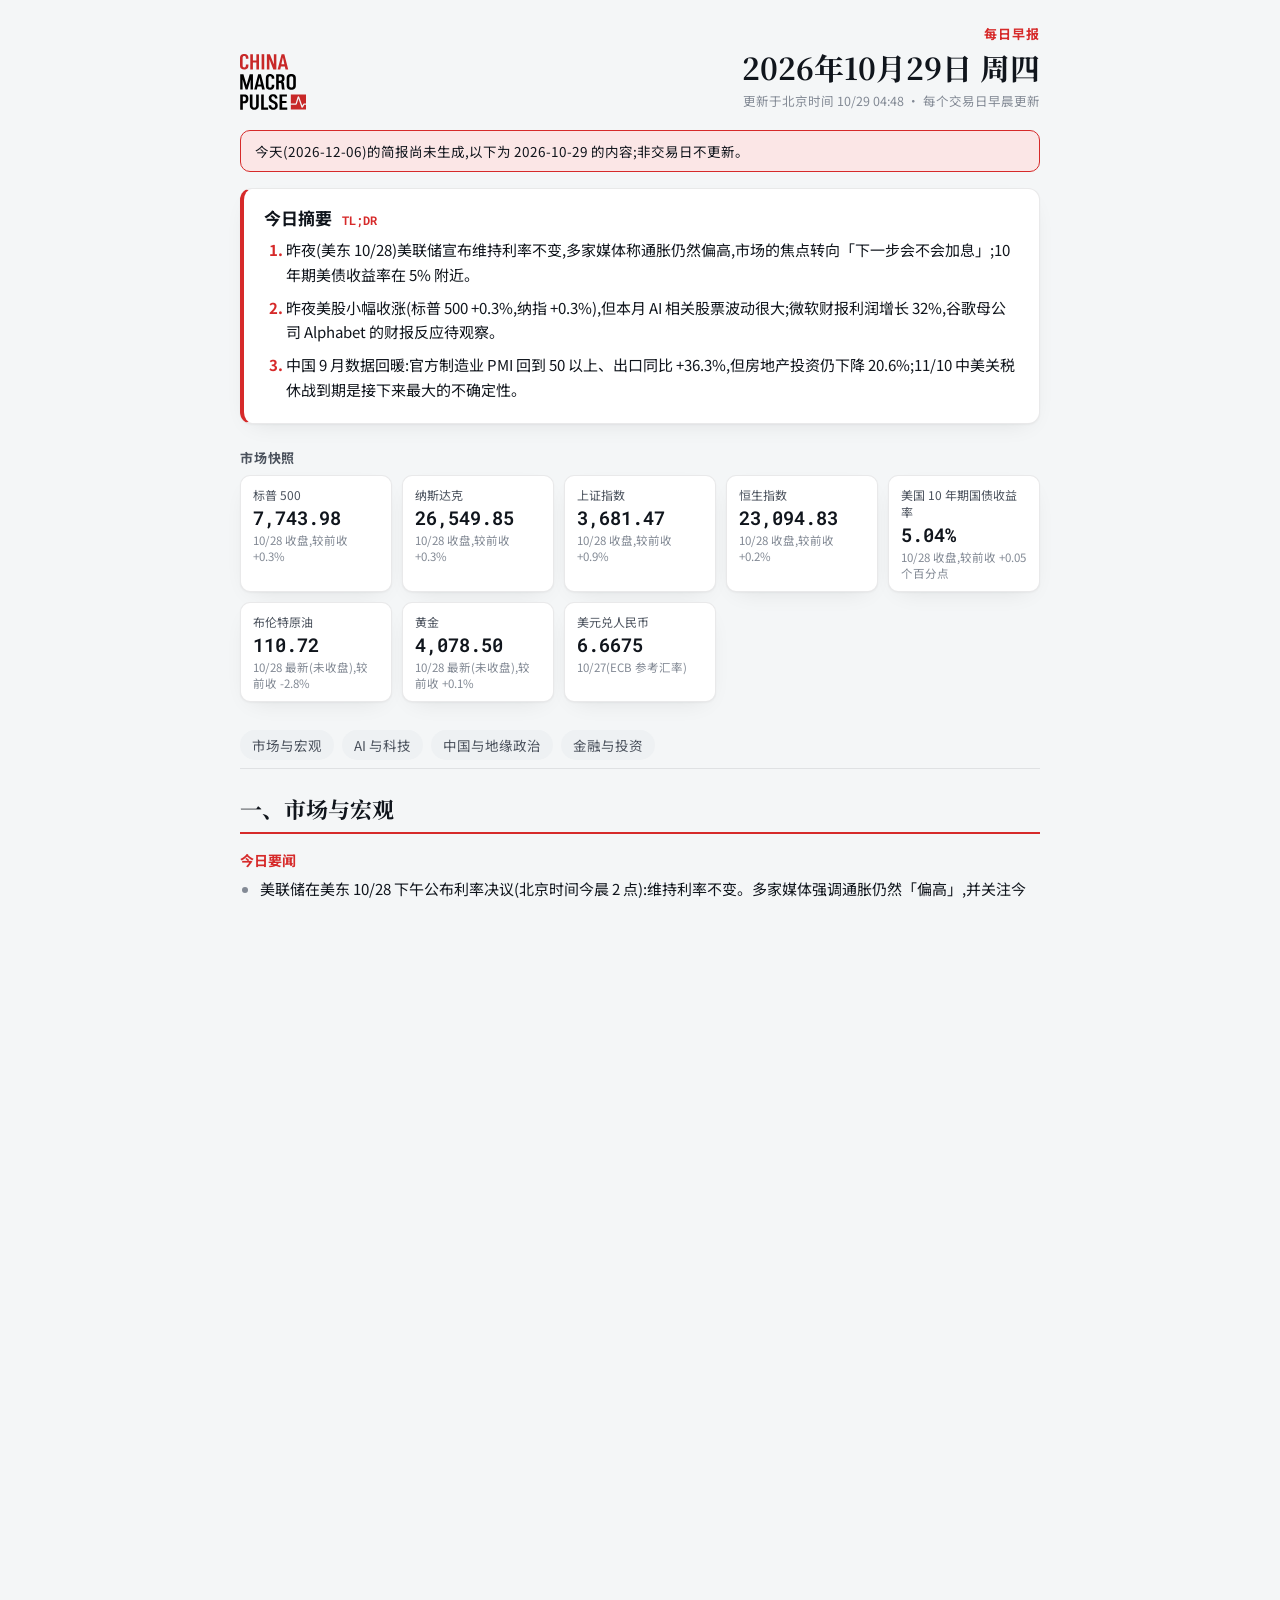
==== brief/index.html @ 4a741eba "Add Chinese daily morning brief at /brief Static page (TL;DR, market tiles, four sections, live Chin" ====
<!doctype html>
<html lang="zh-CN">
<head>
<meta charset="utf-8">
<meta name="viewport" content="width=device-width, initial-scale=1">
<title>每日早报 | China Macro Pulse</title>
<meta name="description" content="每个交易日早晨更新:市场与宏观、AI 与科技、中国与地缘政治、金融与投资。">
<link rel="icon" type="image/svg+xml" href="../assets/favicon.svg">
<link rel="stylesheet" href="https://fonts.googleapis.com/css2?family=Roboto:wght@400;500;600;700&family=Roboto+Mono:wght@500;600;700&family=Noto+Sans+SC:wght@400;500;700&family=Noto+Serif+SC:wght@600;700&display=swap">
<link rel="stylesheet" href="../style.css">
<link rel="stylesheet" href="brief.css">
<script>
(function () {
  try {
    var t = localStorage.getItem("theme");
    if (t === "light" || t === "dark") document.documentElement.setAttribute("data-theme", t);
  } catch (e) {}
})();
</script>
</head>
<body>
<div class="wrap brief">
  <header class="brief-head">
    <a href="../" class="brief-logo" aria-label="China Macro Pulse">
      <img src="../assets/logo-light.svg" alt="China Macro Pulse" class="logo logo-light">
      <img src="../assets/logo-dark.svg" alt="China Macro Pulse" class="logo logo-dark">
    </a>
    <div class="brief-meta">
      <div class="brief-kicker">每日早报</div>
      <h1 id="brief-date">加载中…</h1>
      <p id="brief-updated" class="brief-updated"></p>
    </div>
  </header>

  <div id="stale" class="stale" hidden></div>

  <section class="tldr" aria-labelledby="tldr-h">
    <h2 id="tldr-h">今日摘要 <span class="tldr-en">TL;DR</span></h2>
    <ol id="tldr-list"></ol>
  </section>

  <section aria-labelledby="snap-h">
    <h2 id="snap-h" class="plain-h">市场快照</h2>
    <div id="snapshot" class="snapshot"></div>
  </section>

  <nav id="toc" class="toc" aria-label="目录"></nav>
  <main id="sections"></main>

  <footer class="brief-foot">
    <p id="sources-note"></p>
    <p id="disclaimer"></p>
    <p><a href="../">返回 China Macro Pulse 数据看板</a> · <a href="https://tonybzhao.substack.com/" target="_blank" rel="noopener noreferrer">Substack</a></p>
  </footer>
</div>
<script src="brief.js"></script>
</body>
</html>
---- style.css ----
:root {
  color-scheme: light;
  --bg:             #f4f6f7;
  --surface-1:      #ffffff;
  --surface-2:      #eef1f3;
  --text-primary:   #10151c;
  --text-secondary: #4b525d;
  --text-muted:     #838a95;
  --border:         rgba(16,21,28,0.09);
  --border-strong:  rgba(16,21,28,0.16);
  --accent:         #d62a2a;
  --accent-soft:    #fbe6e6;
  --good:           #0ca30c;
  --critical:       #d03b3b;
  --warning:        #b3760a;
  --grid-line:      #e1e0d9;
  --shadow: 0 1px 2px rgba(16,21,28,0.04), 0 8px 24px -12px rgba(16,21,28,0.12);

  /* category identity colors (fixed order, categorical) */
  --cat-growth:   #2a78d6; /* blue */
  --cat-prices:   #eb6834; /* orange */
  --cat-external: #1baf7a; /* aqua */
  --cat-property: #e87ba4; /* magenta */
}

@media (prefers-color-scheme: dark) {
  :root:not([data-theme="light"]) {
    color-scheme: dark;
    --bg:             #0d1013;
    --surface-1:      #171b20;
    --surface-2:      #1e2329;
    --text-primary:   #f2f4f6;
    --text-secondary: #aeb4bd;
    --text-muted:     #767d87;
    --border:         rgba(255,255,255,0.08);
    --border-strong:  rgba(255,255,255,0.16);
    --accent:         #e53939;
    --accent-soft:    #3f1616;
    --good:           #2fbf4f;
    --critical:       #e66767;
    --warning:        #d99a2b;
    --grid-line:      #2a2f36;
    --shadow: 0 1px 2px rgba(0,0,0,0.3), 0 8px 24px -12px rgba(0,0,0,0.5);

    --cat-growth:   #3987e5;
    --cat-prices:   #d95926;
    --cat-external: #199e70;
    --cat-property: #d55181;
  }
}
:root[data-theme="dark"] {
  color-scheme: dark;
  --bg:             #0d1013;
  --surface-1:      #171b20;
  --surface-2:      #1e2329;
  --text-primary:   #f2f4f6;
  --text-secondary: #aeb4bd;
  --text-muted:     #767d87;
  --border:         rgba(255,255,255,0.08);
  --border-strong:  rgba(255,255,255,0.16);
  --accent:         #e53939;
  --accent-soft:    #3f1616;
  --good:           #2fbf4f;
  --critical:       #e66767;
  --warning:        #d99a2b;
  --grid-line:      #2a2f36;
  --shadow: 0 1px 2px rgba(0,0,0,0.3), 0 8px 24px -12px rgba(0,0,0,0.5);

  --cat-growth:   #3987e5;
  --cat-prices:   #d95926;
  --cat-external: #199e70;
  --cat-property: #d55181;
}

* { box-sizing: border-box; }
html, body { height: 100%; overflow-x: hidden; }
body {
  margin: 0;
  background: var(--bg);
  color: var(--text-primary);
  font-family: "Roboto", system-ui, -apple-system, "Segoe UI", sans-serif;
}
a { color: inherit; }

.wrap { max-width: 1280px; margin: 0 auto; padding: 24px clamp(16px, 4vw, 40px) 64px; }

/* ---------- Masthead ---------- */
.masthead {
  display: flex;
  justify-content: space-between;
  align-items: flex-end;
  gap: 20px;
  flex-wrap: wrap;
  border-bottom: 1px solid var(--border-strong);
  padding-bottom: 18px;
  margin-bottom: 20px;
}
.logo-wrap { margin: 0 0 14px; line-height: 0; }
.logo { height: clamp(60px, 7.5vw, 82px); width: auto; display: block; }
.logo-dark { display: none; }
@media (prefers-color-scheme: dark) {
  :root:not([data-theme="light"]) .logo-light { display: none; }
  :root:not([data-theme="light"]) .logo-dark { display: block; }
}
:root[data-theme="dark"] .logo-light { display: none; }
:root[data-theme="dark"] .logo-dark { display: block; }

.masthead .sub { color: var(--text-secondary); font-size: 14.5px; max-width: 58ch; margin: 0 0 4px; }
.sub-secondary { color: var(--text-muted); font-size: 13px; max-width: 58ch; margin: 0; }
.sub-link { color: var(--accent); text-decoration: underline; text-decoration-style: solid; text-underline-offset: 2px; }
.sub-link:hover { opacity: 0.8; }
.asof {
  text-align: right;
  font-family: "Roboto Mono", monospace;
  font-size: 12px;
  color: var(--text-muted);
  line-height: 1.7;
}
.masthead-controls {
  display: inline-flex;
  align-items: center;
  gap: 8px;
  margin-bottom: 8px;
}

.theme-switch {
  display: inline-flex;
  background: var(--surface-2);
  border-radius: 7px;
  padding: 2px;
  gap: 1px;
}
.theme-btn {
  border: none;
  background: transparent;
  color: var(--text-muted);
  padding: 5px 7px;
  border-radius: 5px;
  cursor: pointer;
  line-height: 0;
}
.theme-btn svg { width: 14px; height: 14px; display: block; }
.theme-btn:hover { color: var(--text-secondary); }
.theme-btn.active { background: var(--surface-1); color: var(--accent); box-shadow: var(--shadow); }
.theme-btn:focus-visible { outline: 2px solid var(--accent); outline-offset: 1px; }
.asof strong { color: var(--text-secondary); font-weight: 600; }
.live-dot {
  display: inline-block;
  width: 7px; height: 7px;
  border-radius: 50%;
  background: var(--good);
  margin-right: 6px;
  box-shadow: 0 0 0 3px color-mix(in srgb, var(--good) 20%, transparent);
}

.beijing-clock {
  display: flex;
  align-items: center;
  justify-content: flex-end;
  gap: 7px;
  margin-bottom: 4px;
  font-variant-numeric: tabular-nums;
  cursor: help;
}
#beijing-time { color: var(--text-secondary); font-weight: 600; }
.market-badge {
  display: inline-flex;
  align-items: center;
  gap: 5px;
  font-size: 10.5px;
  font-weight: 600;
  padding: 1px 8px 1px 7px;
  border-radius: 100px;
}
.market-dot { display: inline-block; width: 6px; height: 6px; border-radius: 50%; flex-shrink: 0; }
.market-badge.open { color: var(--good); background: color-mix(in srgb, var(--good) 14%, transparent); }
.market-badge.open .market-dot { background: var(--good); box-shadow: 0 0 0 2px color-mix(in srgb, var(--good) 25%, transparent); }
.market-badge.closed { color: var(--text-muted); background: var(--surface-2); }
.market-badge.closed .market-dot { background: var(--critical); }
@media (max-width: 640px) {
  .beijing-clock { justify-content: flex-start; }
}

/* ---------- Filter row ---------- */
.filter-row {
  display: flex;
  align-items: center;
  gap: 8px;
  margin-bottom: 20px;
  flex-wrap: wrap;
}
.range-group {
  display: inline-flex;
  background: var(--surface-2);
  border-radius: 8px;
  padding: 3px;
  gap: 2px;
}
.range-btn {
  font-family: "Roboto Mono", monospace;
  font-size: 12px;
  font-weight: 600;
  border: none;
  background: transparent;
  color: var(--text-secondary);
  padding: 6px 12px;
  border-radius: 6px;
  cursor: pointer;
}
.range-btn:hover { color: var(--text-primary); }
.range-btn.active { background: var(--surface-1); color: var(--text-primary); box-shadow: var(--shadow); }
.range-btn:focus-visible, .tab:focus-visible, .idx-link:focus-visible { outline: 2px solid var(--accent); outline-offset: 2px; }

.search-wrap {
  position: relative;
  margin-left: auto;
  width: 100%;
  max-width: 260px;
}
.search-icon {
  position: absolute;
  left: 10px;
  top: 50%;
  transform: translateY(-50%);
  width: 14px;
  height: 14px;
  color: var(--text-muted);
  pointer-events: none;
}
.search-input {
  width: 100%;
  font-family: "Roboto", sans-serif;
  font-size: 13px;
  background: var(--surface-2);
  border: 1px solid transparent;
  border-radius: 8px;
  padding: 7px 10px 7px 30px;
  color: var(--text-primary);
}
.search-input::placeholder { color: var(--text-muted); }
.search-input:focus {
  outline: none;
  border-color: var(--accent);
  background: var(--surface-1);
}
/* Suppress the native WebKit clear/cancel button so it doesn't visually
   collide with our own search icon + focus ring. */
.search-input::-webkit-search-cancel-button { -webkit-appearance: none; }

@media (max-width: 640px) {
  .filter-row { flex-direction: column; align-items: stretch; }
  .search-wrap { margin-left: 0; max-width: none; }
}

/* ---------- Layout: content + news rail ---------- */
.layout {
  display: grid;
  grid-template-columns: minmax(0, 1fr) 320px;
  gap: 20px;
  align-items: start;
}
.main-col { min-width: 0; }
@media (max-width: 980px) {
  .layout { grid-template-columns: 1fr; }
  .news-rail { position: static; }
}
@media (max-width: 640px) {
  .masthead { align-items: flex-start; }
  .asof { text-align: left; }
}

/* ---------- Tabs ---------- */
.tabs {
  display: flex;
  gap: 4px;
  border-bottom: 1px solid var(--border);
  margin-bottom: 20px;
  overflow-x: auto;
}
.tab {
  display: inline-flex;
  align-items: center;
  gap: 6px;
  font-family: "Roboto Mono", monospace;
  font-size: 12.5px;
  font-weight: 600;
  letter-spacing: 0.02em;
  background: transparent;
  border: none;
  color: var(--text-muted);
  padding: 10px 14px;
  cursor: pointer;
  border-bottom: 2px solid transparent;
  white-space: nowrap;
}
.tab-icon { width: 15px; height: 15px; flex-shrink: 0; }
.tab[data-cat="growth"].active { color: var(--cat-growth); border-color: var(--cat-growth); }
.tab[data-cat="prices_credit"].active { color: var(--cat-prices); border-color: var(--cat-prices); }
.tab[data-cat="external"].active { color: var(--cat-external); border-color: var(--cat-external); }
.tab[data-cat="property_labor"].active { color: var(--cat-property); border-color: var(--cat-property); }

.panel { display: none; }
.panel.active { display: block; }

/* ---------- KPI row ---------- */
.kpi-grid {
  display: grid;
  grid-template-columns: repeat(auto-fit, minmax(min(170px, 100%), 1fr));
  gap: 10px;
  margin-bottom: 18px;
}
.tile {
  background: var(--surface-1);
  border: 1px solid var(--border);
  border-radius: 10px;
  padding: 13px 15px;
  box-shadow: var(--shadow);
  min-width: 0;
}
.tile .label { font-size: 11.5px; color: var(--text-secondary); font-weight: 600; margin-bottom: 4px; }
.tile .value-row { display: flex; align-items: baseline; gap: 7px; flex-wrap: wrap; }
.tile .value { font-family: "Roboto Mono", monospace; font-variant-numeric: tabular-nums; font-size: 22px; font-weight: 600; letter-spacing: -0.01em; }
.tile .period { font-size: 11px; color: var(--text-muted); margin-top: 3px; }
.chip { font-family: "Roboto Mono", monospace; font-size: 10.5px; font-weight: 600; padding: 1px 6px; border-radius: 100px; }
.chip.good { color: var(--good); background: color-mix(in srgb, var(--good) 14%, transparent); }
.chip.bad  { color: var(--critical); background: color-mix(in srgb, var(--critical) 14%, transparent); }
.chip.neutral { color: var(--text-muted); background: var(--surface-2); }

/* ---------- Chart grid ---------- */
.chart-grid {
  display: grid;
  grid-template-columns: repeat(auto-fit, minmax(min(320px, 100%), 1fr));
  gap: 14px;
}
.chart-card {
  background: var(--surface-1);
  border: 1px solid var(--border);
  border-radius: 12px;
  padding: 16px 18px 12px;
  box-shadow: var(--shadow);
}
.chart-head {
  display: flex;
  align-items: flex-start;
  justify-content: space-between;
  gap: 12px;
}
.chart-head-toggle {
  cursor: pointer;
  border-radius: 6px;
  margin: -4px -6px 0;
  padding: 4px 6px 0;
}
.chart-head-toggle:hover { background: var(--surface-2); }
.chart-head-toggle:focus-visible { outline: 2px solid var(--accent); outline-offset: 1px; }
.chart-chevron {
  width: 14px;
  height: 14px;
  flex-shrink: 0;
  color: var(--text-muted);
  margin-top: 2px;
  transition: transform 0.15s ease;
}
.chart-head-toggle[aria-expanded="true"] .chart-chevron { transform: rotate(180deg); }
.chart-desc-wrap {
  display: grid;
  grid-template-rows: 0fr;
  transition: grid-template-rows 0.18s ease;
}
.chart-desc-wrap.expanded { grid-template-rows: 1fr; }
.chart-desc-inner { overflow: hidden; }
.chart-desc {
  margin: 0 0 10px;
  font-size: 12.5px;
  line-height: 1.5;
  color: var(--text-secondary);
}
@media (prefers-reduced-motion: reduce) {
  .chart-desc-wrap, .chart-chevron { transition: none; }
}
.chart-card h3 {
  font-family: "Roboto", sans-serif;
  font-size: 14px;
  font-weight: 700;
  margin: 0 0 1px;
  line-height: 1.3;
}
.chart-card .chart-sub { font-size: 11.5px; color: var(--text-muted); margin-bottom: 8px; }
.chart-figures {
  flex-shrink: 0;
  display: flex;
  align-items: center;
  gap: 8px;
  padding-top: 1px;
}
.chart-value-block {
  display: flex;
  align-items: baseline;
  gap: 6px;
  white-space: nowrap;
}
.chart-latest-value {
  font-family: "Roboto Mono", monospace;
  font-size: 18px;
  font-weight: 700;
  font-variant-numeric: tabular-nums;
  letter-spacing: -0.01em;
}
.chart-latest-prev {
  font-family: "Roboto Mono", monospace;
  font-size: 10.5px;
  font-weight: 500;
  color: var(--text-muted);
  font-variant-numeric: tabular-nums;
}
.chart-source {
  font-size: 11px;
  color: var(--text-muted);
  margin-top: 8px;
  padding-top: 8px;
  border-top: 1px solid var(--border);
}
/* .source-link is also .gloss — reuses its dotted underline + hover-popup,
   just recolored to read as a link and with a pointer cursor (clicking is
   the primary action here, unlike a plain glossary term). */
.source-link {
  color: var(--accent);
  border-bottom-color: currentColor;
  cursor: pointer;
}
.source-link:hover { border-bottom-style: solid; }

.gloss {
  border-bottom: 1px dotted var(--text-muted);
  position: relative;
}
.gloss[data-def] { cursor: help; }
.gloss[data-def]::after {
  content: attr(data-def);
  position: absolute;
  bottom: 130%;
  left: 0;
  background: var(--surface-1);
  border: 1px solid var(--border-strong);
  border-radius: 7px;
  padding: 6px 10px;
  font-size: 11px;
  line-height: 1.4;
  color: var(--text-secondary);
  white-space: normal;
  width: max-content;
  max-width: 220px;
  box-shadow: var(--shadow);
  opacity: 0;
  transform: translateY(2px);
  pointer-events: none;
  transition: opacity 0.12s, transform 0.12s;
  z-index: 20;
}
.gloss[data-def]:hover::after,
.gloss[data-def]:focus-visible::after {
  opacity: 1;
  transform: translateY(0);
}
.chart-svg-wrap { position: relative; }
/* aspect-ratio matches CHART_W/CHART_H in app.js exactly, so the rendered
   box always shares the viewBox's ratio — no independent X/Y scaling, so
   nothing (dots, strokes, text) distorts at any width. */
.chart-svg { width: 100%; aspect-ratio: 560 / 130; height: auto; overflow: visible; display: block; }
.chart-line { fill: none; stroke-width: 2.2; stroke-linecap: round; stroke-linejoin: round; }
.chart-area { opacity: 0.14; }
.chart-grid-line { stroke: var(--grid-line); stroke-width: 1; }
.chart-axis-label { font-family: "Roboto Mono", monospace; font-size: 9.5px; fill: var(--text-muted); }
.chart-threshold-line { stroke: var(--accent); stroke-width: 1.2; stroke-dasharray: 3 3; opacity: 0.75; }
.chart-threshold-label { font-family: "Roboto Mono", monospace; font-size: 9px; font-weight: 600; fill: var(--accent); }
.chart-dot-end { stroke-width: 2.2; }
.crosshair-line { stroke: var(--text-muted); stroke-width: 1; stroke-dasharray: 3 3; opacity: 0; pointer-events: none; }
.crosshair-dot { stroke-width: 2; pointer-events: none; opacity: 0; }
.hover-capture { fill: transparent; cursor: crosshair; }
.tooltip {
  position: absolute;
  pointer-events: none;
  background: var(--surface-1);
  border: 1px solid var(--border-strong);
  border-radius: 8px;
  padding: 6px 10px;
  font-size: 11.5px;
  box-shadow: var(--shadow);
  opacity: 0;
  transform: translate(-50%, -100%);
  white-space: nowrap;
  z-index: 5;
}
.tooltip .tt-date { color: var(--text-muted); font-family: "Roboto Mono", monospace; font-size: 10.5px; margin-bottom: 2px; }
.tooltip .tt-value { font-family: "Roboto Mono", monospace; font-weight: 700; font-variant-numeric: tabular-nums; }

.no-data { font-size: 12.5px; color: var(--text-muted); padding: 20px 0; text-align: center; }

/* ---------- News rail ---------- */
/* Just a sticky positioning wrapper now — each section below is its own
   card (separate module), not one shared box. */
.news-rail {
  display: flex;
  flex-direction: column;
  gap: 14px;
  position: sticky;
  top: 20px;
}
@media (max-width: 980px) {
  .news-rail { position: static; }
}

/* ---------- Collapsible sections (news, upcoming releases) ---------- */
/* Each is its own card/module: own background, border, shadow, radius. */
.collapse-section {
  background: var(--surface-1);
  border: 1px solid var(--border);
  border-radius: 12px;
  box-shadow: var(--shadow);
  padding: 16px;
}
#section-news {
  max-height: calc(100vh - 40px);
  overflow-y: auto;
}
@media (max-width: 980px) {
  #section-news { max-height: none; overflow-y: visible; }
}
.collapse-header {
  display: flex;
  align-items: center;
  gap: 8px;
  width: 100%;
  background: none;
  border: none;
  padding: 0;
  margin: 0 0 14px;
  cursor: pointer;
  font-family: "Roboto", sans-serif;
  font-size: 17px;
  font-weight: 700;
  color: var(--text-primary);
  text-align: left;
}
.collapse-header[aria-expanded="false"] { margin-bottom: 0; }
.collapse-icon { width: 18px; height: 18px; color: var(--accent); flex-shrink: 0; }
.collapse-title { flex: 1; }
.collapse-chevron { width: 14px; height: 14px; color: var(--text-muted); flex-shrink: 0; transition: transform 0.15s ease; }
.collapse-header[aria-expanded="false"] .collapse-chevron { transform: rotate(-90deg); }
.collapse-header:focus-visible { outline: 2px solid var(--accent); outline-offset: 2px; }
.collapse-body-wrap {
  display: grid;
  grid-template-rows: 1fr;
  transition: grid-template-rows 0.18s ease;
}
.collapse-body-wrap.collapsed { grid-template-rows: 0fr; }
.collapse-body-inner { overflow: hidden; }
@media (prefers-reduced-motion: reduce) {
  .collapse-body-wrap, .collapse-chevron { transition: none; }
}
.news-item {
  display: block;
  padding: 10px 0;
  border-top: 1px solid var(--border);
  text-decoration: none;
  color: inherit;
}
.news-item:first-of-type { border-top: none; }
.news-item .n-head {
  font-family: "Roboto Serif", Georgia, "Times New Roman", serif;
  font-size: 13.5px;
  font-weight: 600;
  line-height: 1.35;
  margin-bottom: 3px;
}
.news-item:hover .n-head { color: var(--accent); }
.news-item .n-sum { font-size: 12px; color: var(--text-secondary); line-height: 1.4; margin-bottom: 4px; }
.news-item .n-meta { font-size: 10.5px; color: var(--text-muted); font-family: "Roboto Mono", monospace; }

.release-date-heading {
  font-family: "Roboto Mono", monospace;
  font-size: 10.5px;
  font-weight: 600;
  letter-spacing: 0.04em;
  text-transform: uppercase;
  color: var(--text-muted);
  padding: 12px 0 4px;
}
.release-group:first-of-type + .release-date-heading,
.release-date-heading:first-child { padding-top: 0; }
.release-group { border-top: 1px solid var(--border); }
.release-date-heading:first-child + .release-group { border-top: none; }
.release-item {
  display: flex;
  align-items: center;
  width: 100%;
  padding: 7px 0;
  background: none;
  border: none;
  text-align: left;
  cursor: pointer;
  color: inherit;
  font-family: "Roboto", sans-serif;
}
.release-item:hover .r-event { color: var(--accent); }
.release-main { flex: 1; min-width: 0; }
.r-event { font-family: "Roboto", sans-serif; font-size: 12.5px; font-weight: 600; line-height: 1.3; }
.r-figures { font-size: 11px; color: var(--text-muted); font-family: "Roboto Mono", monospace; margin-top: 2px; }

/* Momentary highlight when a chart is scrolled to via a linked release/search */
.chart-card.linked-flash { animation: linked-flash 1.6s ease; }
@keyframes linked-flash {
  0%, 100% { box-shadow: var(--shadow); }
  20% { box-shadow: 0 0 0 3px var(--accent), var(--shadow); }
}
@media (prefers-reduced-motion: reduce) {
  .chart-card.linked-flash { animation: none; }
}

footer {
  margin-top: 28px;
  padding-top: 16px;
  border-top: 1px solid var(--border);
  font-size: 11.5px;
  color: var(--text-muted);
  line-height: 1.7;
}
footer a { color: var(--text-muted); }

.credit-row {
  display: flex;
  align-items: center;
  justify-content: space-between;
  gap: 12px;
  flex-wrap: wrap;
  margin-top: 16px;
}
.credit-text { font-size: 12px; color: var(--text-muted); font-family: "Roboto Mono", monospace; }
.credit-links { display: flex; gap: 8px; }
.credit-btn {
  display: inline-flex;
  align-items: center;
  justify-content: center;
  width: 28px;
  height: 28px;
  border-radius: 7px;
  flex-shrink: 0;
}
.credit-btn svg { width: 15px; height: 15px; }
.credit-btn:hover { opacity: 0.88; }
.credit-btn:focus-visible { outline: 2px solid var(--accent); outline-offset: 2px; }
.credit-email { background: var(--surface-2); color: var(--text-secondary); }
.credit-linkedin { background: #0A66C2; color: #fff; }
.credit-substack { background: #FF6719; color: #fff; }

.section-label {
  font-family: "Roboto Mono", monospace;
  font-size: 11px;
  letter-spacing: 0.12em;
  text-transform: uppercase;
  color: var(--text-muted);
  margin: 0 0 10px;
}
---- brief/brief.css ----
/* Daily brief page. Tokens (colors, fonts) come from ../style.css. */
.brief { max-width: 880px; font-family: "Noto Sans SC", "Roboto", system-ui, sans-serif; }
.brief-head { display: flex; justify-content: space-between; align-items: flex-end; gap: 16px; flex-wrap: wrap; margin-bottom: 20px; }
.brief-logo { display: block; }
.brief-logo .logo { height: 56px; width: auto; }
.brief-meta { text-align: right; }
.brief-kicker { color: var(--accent); font-weight: 700; font-size: 13px; letter-spacing: .08em; }
.brief h1 { margin: 2px 0 2px; font-family: "Noto Serif SC", "Roboto Serif", serif; font-size: clamp(22px, 4vw, 30px); font-weight: 700; }
.brief-updated { margin: 0; color: var(--text-muted); font-size: 12.5px; }

.stale { background: var(--accent-soft); border: 1px solid var(--accent); color: var(--text-primary); border-radius: 10px; padding: 10px 14px; font-size: 13.5px; margin-bottom: 16px; }

.tldr { background: var(--surface-1); border: 1px solid var(--border); border-left: 4px solid var(--accent); border-radius: 12px; padding: 16px 20px 12px; box-shadow: var(--shadow); margin-bottom: 24px; }
.tldr h2 { margin: 0 0 8px; font-size: 17px; font-weight: 700; }
.tldr-en { font-family: "Roboto Mono", monospace; font-size: 12px; color: var(--accent); margin-left: 6px; }
.tldr ol { margin: 0; padding-left: 22px; }
.tldr li { margin: 0 0 8px; line-height: 1.65; font-size: 15px; }
.tldr li::marker { color: var(--accent); font-weight: 700; }

.plain-h { font-size: 13px; font-weight: 700; color: var(--text-secondary); letter-spacing: .06em; margin: 0 0 8px; }
.snapshot { display: grid; grid-template-columns: repeat(auto-fill, minmax(150px, 1fr)); gap: 10px; margin-bottom: 20px; }
.tile { background: var(--surface-1); border: 1px solid var(--border); border-radius: 10px; padding: 10px 12px; }
.tile-label { font-size: 12px; color: var(--text-secondary); }
.tile-value { font-family: "Roboto Mono", monospace; font-weight: 600; font-size: 19px; margin: 2px 0; }
.tile-note { font-size: 11.5px; color: var(--text-muted); line-height: 1.4; }

.toc { display: flex; flex-wrap: wrap; gap: 8px; margin: 0 0 24px; position: sticky; top: 0; background: var(--bg); padding: 8px 0; z-index: 2; border-bottom: 1px solid var(--border); }
.toc a { text-decoration: none; font-size: 13.5px; padding: 5px 12px; border-radius: 999px; background: var(--surface-2); color: var(--text-secondary); }
.toc a:hover { color: var(--accent); }

.bsec { margin: 0 0 36px; scroll-margin-top: 56px; }
.bsec > h2 { font-family: "Noto Serif SC", "Roboto Serif", serif; font-size: 22px; margin: 0 0 12px; padding-bottom: 8px; border-bottom: 2px solid var(--accent); }
.bgroup h3 { font-size: 14px; margin: 16px 0 6px; color: var(--accent); font-weight: 700; }
.bgroup ul { margin: 0; padding-left: 20px; }
.bgroup li { margin: 0 0 7px; line-height: 1.7; font-size: 15px; }
.bgroup li::marker { color: var(--text-muted); }
.src { font-size: 11.5px; margin-left: 4px; white-space: nowrap; }
.src a { color: var(--accent); text-decoration: none; border-bottom: 1px dotted var(--accent); margin-right: 4px; }

.chart-card { background: var(--surface-1); border: 1px solid var(--border); border-radius: 12px; padding: 14px 16px 10px; margin: 16px 0; box-shadow: var(--shadow); }
.chart-card h4 { margin: 0 0 2px; font-size: 14.5px; }
.chart-desc { margin: 0 0 8px; font-size: 12.5px; color: var(--text-muted); }
.chart-card svg { width: 100%; height: auto; display: block; }
.legend { display: flex; gap: 14px; flex-wrap: wrap; margin: 6px 0 2px; font-size: 12px; color: var(--text-secondary); }
.legend i { display: inline-block; width: 10px; height: 10px; border-radius: 2px; margin-right: 5px; vertical-align: -1px; }
.chart-src { font-size: 11px; color: var(--text-muted); margin: 4px 0 0; }
.chart-src a { color: inherit; }
.c0 { --c: var(--cat-growth); } .c1 { --c: var(--cat-prices); } .c2 { --c: var(--cat-external); }
.s-line { fill: none; stroke: var(--c); stroke-width: 2; stroke-linejoin: round; stroke-linecap: round; }
.s-dot { fill: var(--c); }
.s-bar { fill: var(--c); }
.ax { stroke: var(--grid-line); stroke-width: 1; }
.ax-text { font-family: "Roboto Mono", monospace; font-size: 10px; fill: var(--text-muted); }
.val-text { font-family: "Roboto Mono", monospace; font-size: 10px; fill: var(--text-secondary); }
.thr { stroke: var(--accent); stroke-width: 1.2; stroke-dasharray: 3 3; opacity: .8; }
.thr-text { font-family: "Roboto Mono", monospace; font-size: 10px; fill: var(--accent); font-weight: 600; }

.terms { margin: 14px 0 0; padding: 10px 14px; background: var(--surface-2); border-radius: 10px; }
.terms h3 { margin: 0 0 6px; font-size: 13px; color: var(--text-secondary); }
.terms dl { margin: 0; display: grid; grid-template-columns: max-content 1fr; gap: 4px 12px; font-size: 13.5px; line-height: 1.6; }
.terms dt { font-weight: 700; }
.terms dd { margin: 0; color: var(--text-secondary); }

.brief-foot { color: var(--text-muted); font-size: 12.5px; line-height: 1.7; border-top: 1px solid var(--border); padding-top: 14px; }
.brief-foot a { color: var(--accent); }
@media (max-width: 560px) {
  .brief-meta { text-align: left; }
  .toc { overflow-x: auto; flex-wrap: nowrap; }
  .toc a { white-space: nowrap; }
}
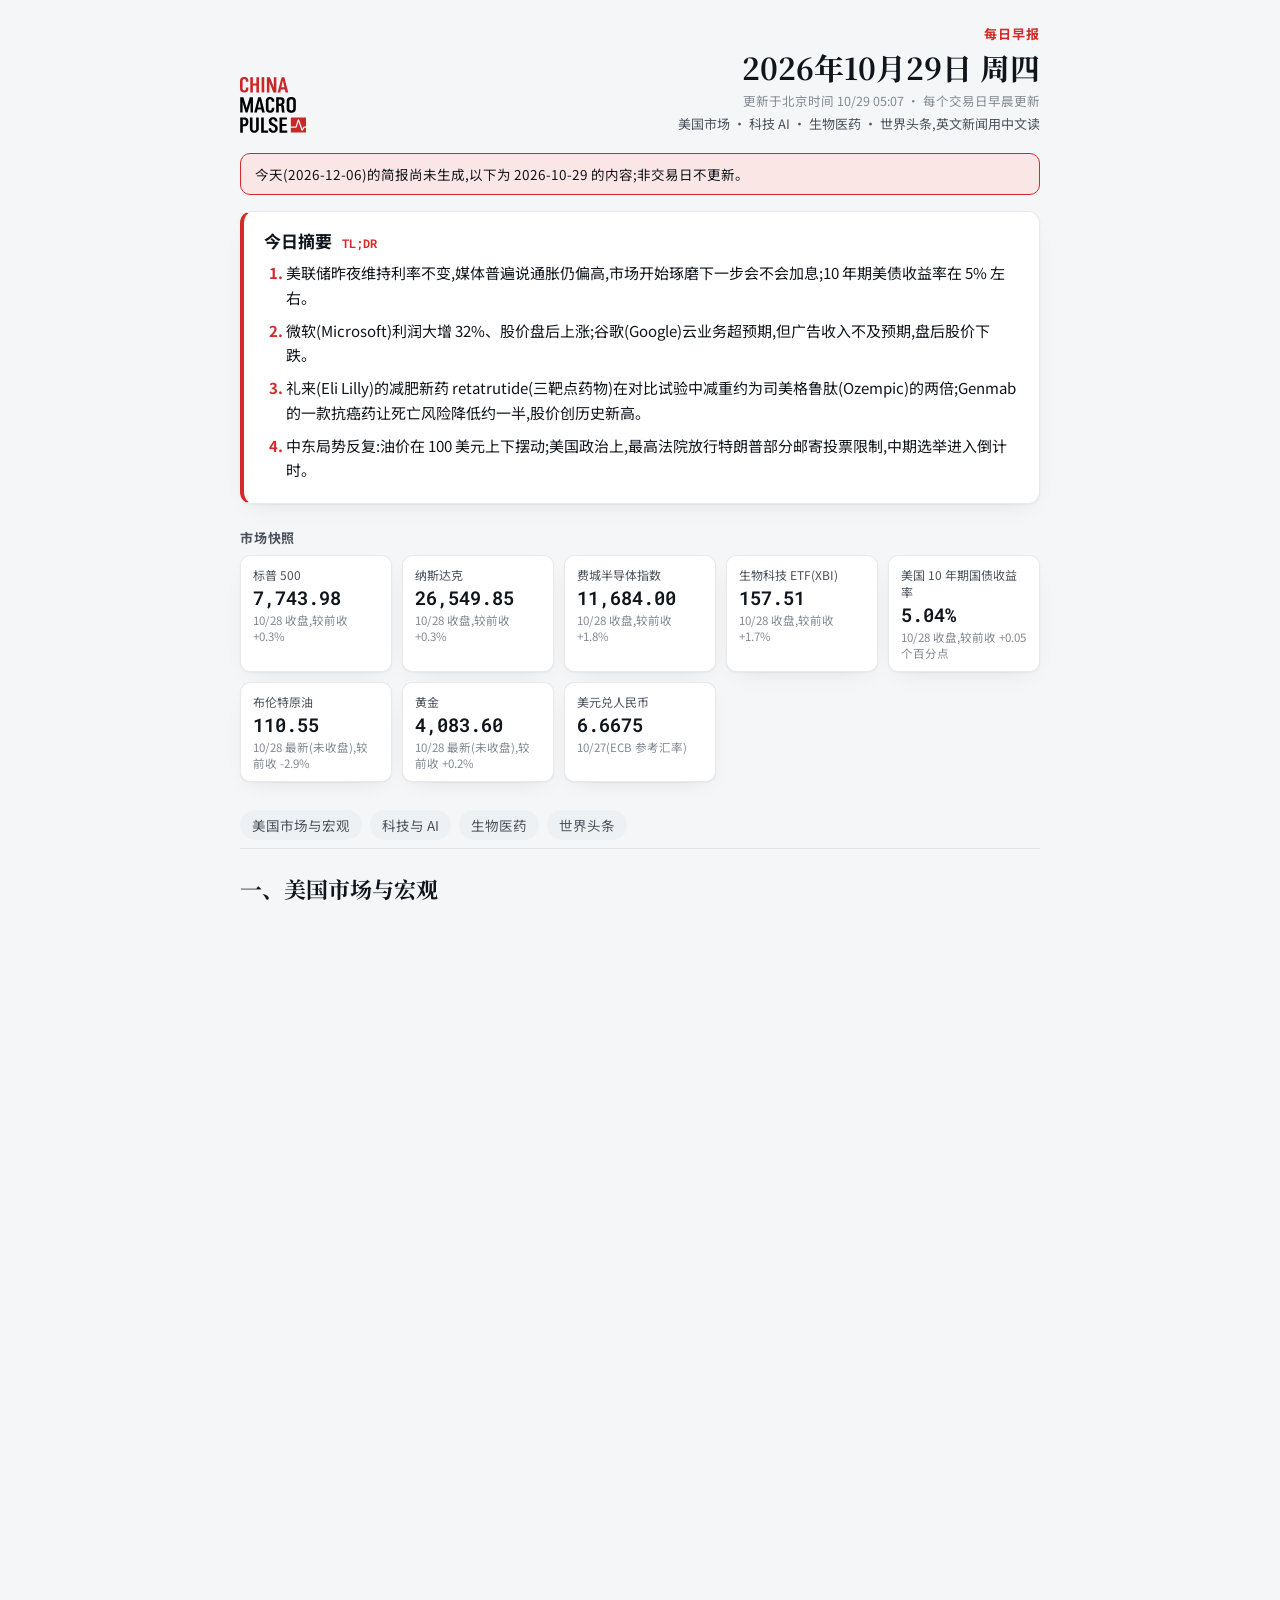
==== commit 0fb7c5d1: "Refocus daily brief on US, tech, biotech and world news in plain Chinese Drop the beginner framing, " ====
--- a/brief/index.html
+++ b/brief/index.html
@@ -4,7 +4,7 @@
 <meta charset="utf-8">
 <meta name="viewport" content="width=device-width, initial-scale=1">
 <title>每日早报 | China Macro Pulse</title>
-<meta name="description" content="每个交易日早晨更新:市场与宏观、AI 与科技、中国与地缘政治、金融与投资。">
+<meta name="description" content="每个交易日早晨更新:美国市场、科技与 AI、生物医药和世界头条,英文新闻中文速读。">
 <link rel="icon" type="image/svg+xml" href="../assets/favicon.svg">
 <link rel="stylesheet" href="https://fonts.googleapis.com/css2?family=Roboto:wght@400;500;600;700&family=Roboto+Mono:wght@500;600;700&family=Noto+Sans+SC:wght@400;500;700&family=Noto+Serif+SC:wght@600;700&display=swap">
 <link rel="stylesheet" href="../style.css">
@@ -29,6 +29,7 @@
       <div class="brief-kicker">每日早报</div>
       <h1 id="brief-date">加载中…</h1>
       <p id="brief-updated" class="brief-updated"></p>
+      <p class="brief-tag">美国市场 · 科技 AI · 生物医药 · 世界头条,英文新闻用中文读</p>
     </div>
   </header>
 
--- a/brief/brief.css
+++ b/brief/brief.css
@@ -7,6 +7,7 @@
 .brief-kicker { color: var(--accent); font-weight: 700; font-size: 13px; letter-spacing: .08em; }
 .brief h1 { margin: 2px 0 2px; font-family: "Noto Serif SC", "Roboto Serif", serif; font-size: clamp(22px, 4vw, 30px); font-weight: 700; }
 .brief-updated { margin: 0; color: var(--text-muted); font-size: 12.5px; }
+.brief-tag { margin: 4px 0 0; color: var(--text-secondary); font-size: 13px; }
 
 .stale { background: var(--accent-soft); border: 1px solid var(--accent); color: var(--text-primary); border-radius: 10px; padding: 10px 14px; font-size: 13.5px; margin-bottom: 16px; }
 
@@ -45,22 +46,13 @@
 .legend i { display: inline-block; width: 10px; height: 10px; border-radius: 2px; margin-right: 5px; vertical-align: -1px; }
 .chart-src { font-size: 11px; color: var(--text-muted); margin: 4px 0 0; }
 .chart-src a { color: inherit; }
-.c0 { --c: var(--cat-growth); } .c1 { --c: var(--cat-prices); } .c2 { --c: var(--cat-external); }
-.s-line { fill: none; stroke: var(--c); stroke-width: 2; stroke-linejoin: round; stroke-linecap: round; }
-.s-dot { fill: var(--c); }
+.c0 { --c: var(--cat-growth); } .c1 { --c: var(--cat-prices); }
+.c-up { --c: var(--good); } .c-down { --c: var(--critical); }
 .s-bar { fill: var(--c); }
 .ax { stroke: var(--grid-line); stroke-width: 1; }
 .ax-text { font-family: "Roboto Mono", monospace; font-size: 10px; fill: var(--text-muted); }
+.ax-text.lbl { font-family: "Noto Sans SC", "Roboto", sans-serif; font-size: 11.5px; fill: var(--text-secondary); }
 .val-text { font-family: "Roboto Mono", monospace; font-size: 10px; fill: var(--text-secondary); }
-.thr { stroke: var(--accent); stroke-width: 1.2; stroke-dasharray: 3 3; opacity: .8; }
-.thr-text { font-family: "Roboto Mono", monospace; font-size: 10px; fill: var(--accent); font-weight: 600; }
-
-.terms { margin: 14px 0 0; padding: 10px 14px; background: var(--surface-2); border-radius: 10px; }
-.terms h3 { margin: 0 0 6px; font-size: 13px; color: var(--text-secondary); }
-.terms dl { margin: 0; display: grid; grid-template-columns: max-content 1fr; gap: 4px 12px; font-size: 13.5px; line-height: 1.6; }
-.terms dt { font-weight: 700; }
-.terms dd { margin: 0; color: var(--text-secondary); }
-
 .brief-foot { color: var(--text-muted); font-size: 12.5px; line-height: 1.7; border-top: 1px solid var(--border); padding-top: 14px; }
 .brief-foot a { color: var(--accent); }
 @media (max-width: 560px) {
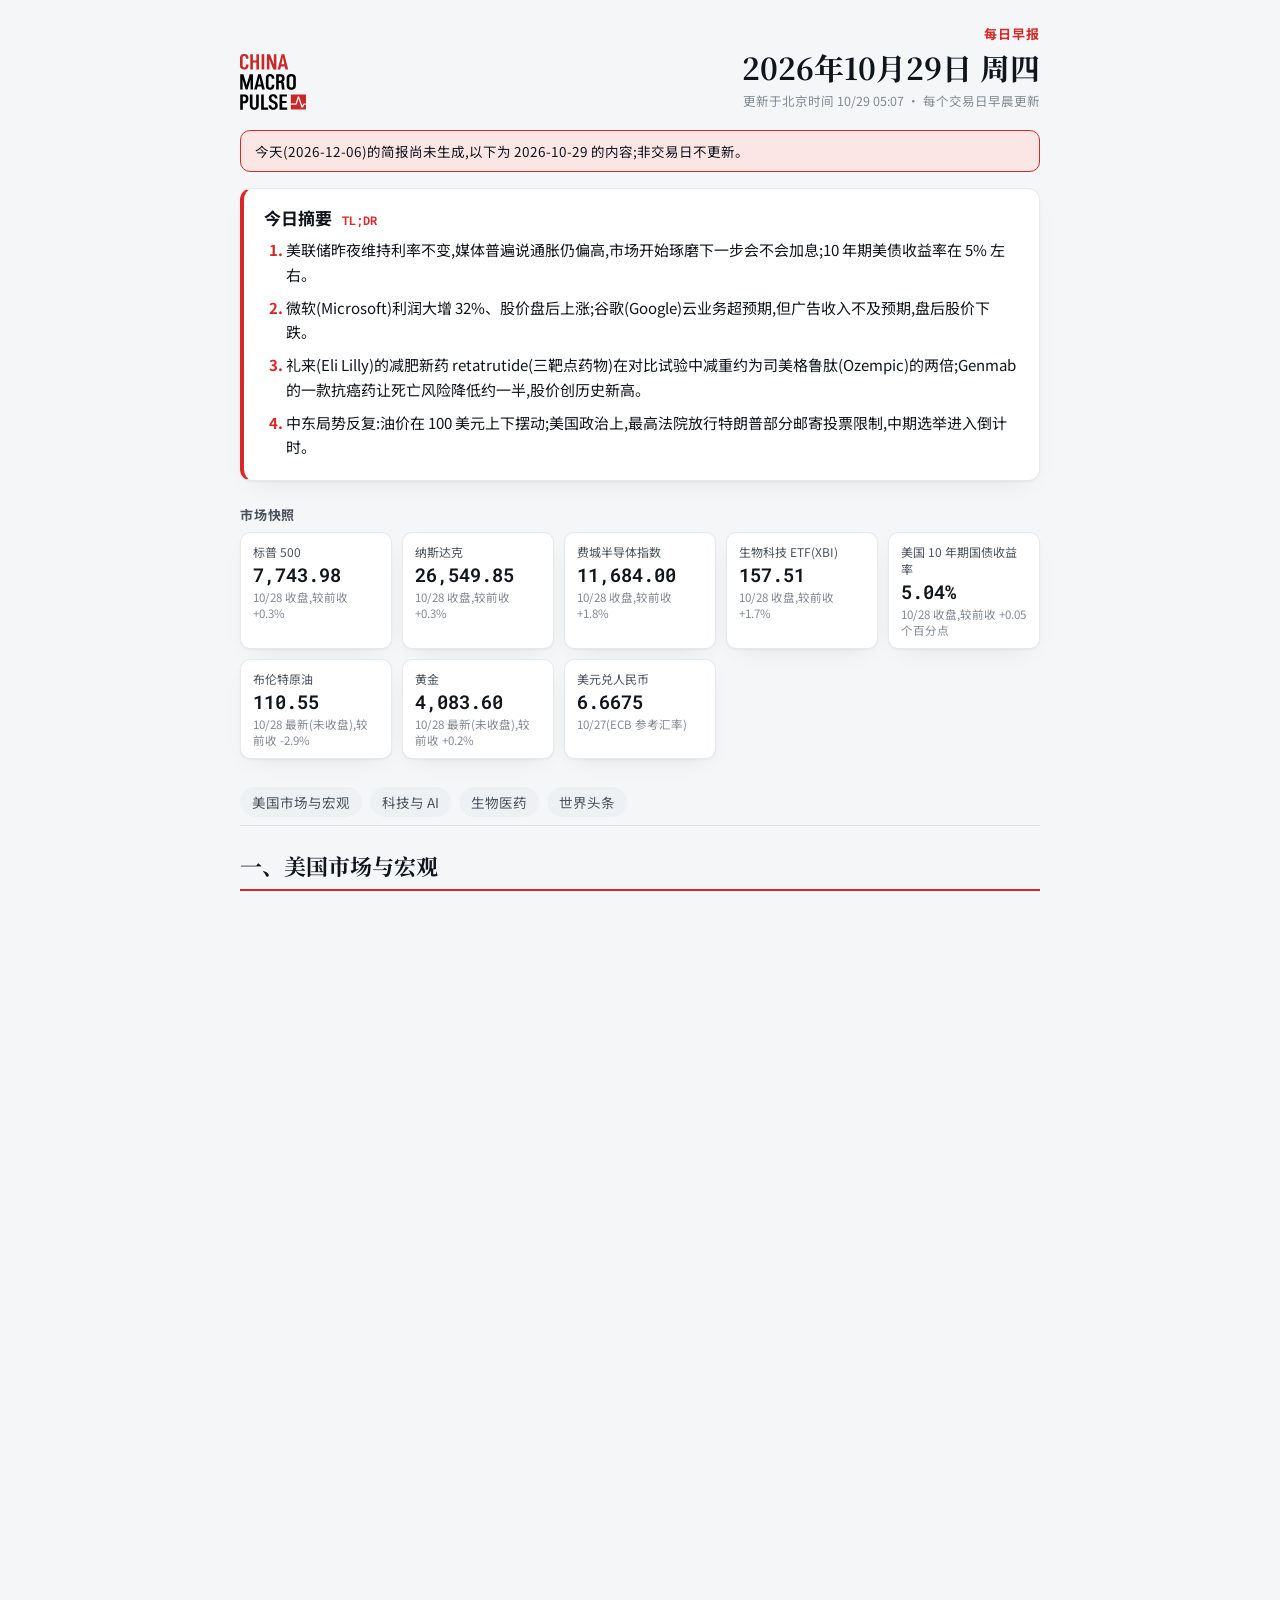
==== commit 1106a1c7: "Remove tagline from brief header Co-Authored-By: Claude Sonnet 5.5 <noreply@anthropic.com>" ====
--- a/brief/index.html
+++ b/brief/index.html
@@ -29,7 +29,6 @@
       <div class="brief-kicker">每日早报</div>
       <h1 id="brief-date">加载中…</h1>
       <p id="brief-updated" class="brief-updated"></p>
-      <p class="brief-tag">美国市场 · 科技 AI · 生物医药 · 世界头条,英文新闻用中文读</p>
     </div>
   </header>
 
--- a/brief/brief.css
+++ b/brief/brief.css
@@ -7,7 +7,6 @@
 .brief-kicker { color: var(--accent); font-weight: 700; font-size: 13px; letter-spacing: .08em; }
 .brief h1 { margin: 2px 0 2px; font-family: "Noto Serif SC", "Roboto Serif", serif; font-size: clamp(22px, 4vw, 30px); font-weight: 700; }
 .brief-updated { margin: 0; color: var(--text-muted); font-size: 12.5px; }
-.brief-tag { margin: 4px 0 0; color: var(--text-secondary); font-size: 13px; }
 
 .stale { background: var(--accent-soft); border: 1px solid var(--accent); color: var(--text-primary); border-radius: 10px; padding: 10px 14px; font-size: 13.5px; margin-bottom: 16px; }
 
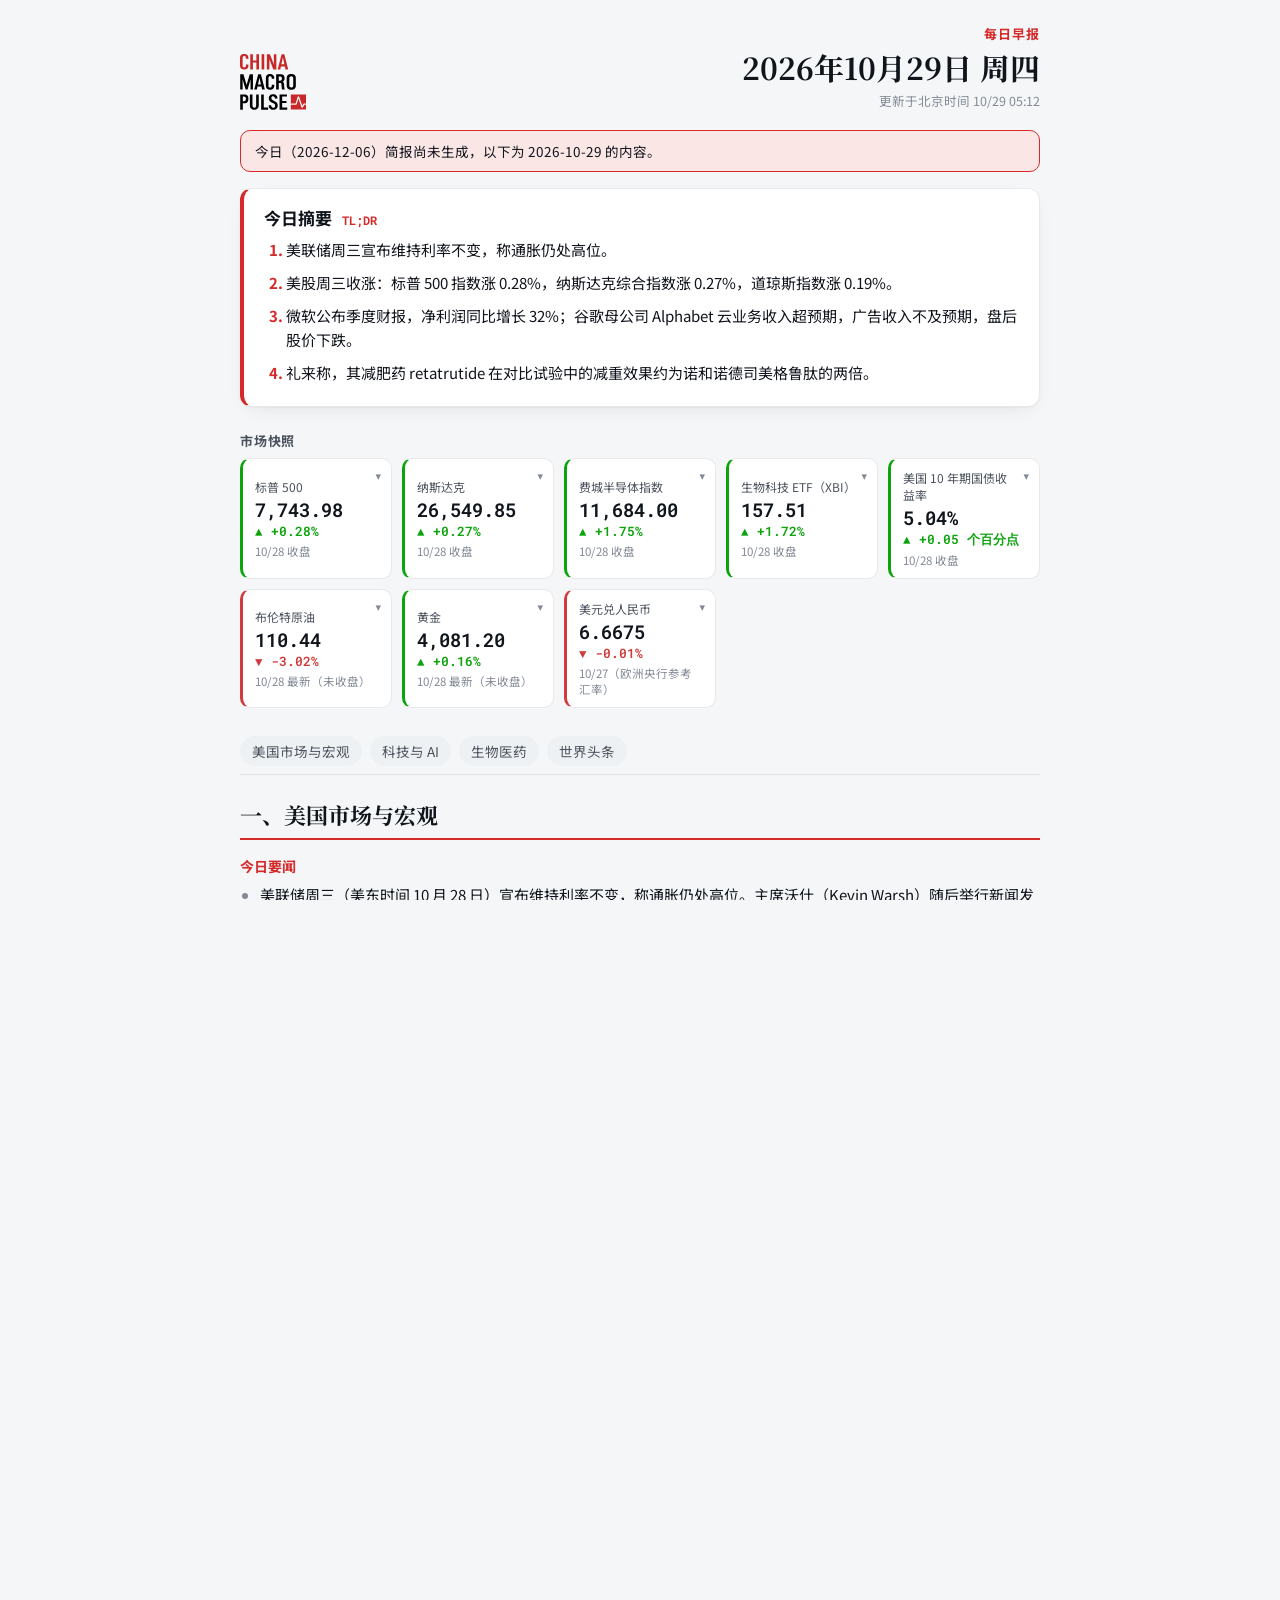
==== commit 987dbba9: "Brief: news-style copy, sources at end, market movers, clickable tiles Rewrite the generator prompt " ====
--- a/brief/index.html
+++ b/brief/index.html
@@ -47,6 +47,11 @@
   <nav id="toc" class="toc" aria-label="目录"></nav>
   <main id="sections"></main>
 
+  <section class="sources" aria-labelledby="src-h">
+    <h2 id="src-h">信息来源</h2>
+    <div id="sources"></div>
+  </section>
+
   <footer class="brief-foot">
     <p id="sources-note"></p>
     <p id="disclaimer"></p>
--- a/brief/brief.css
+++ b/brief/brief.css
@@ -19,10 +19,23 @@
 
 .plain-h { font-size: 13px; font-weight: 700; color: var(--text-secondary); letter-spacing: .06em; margin: 0 0 8px; }
 .snapshot { display: grid; grid-template-columns: repeat(auto-fill, minmax(150px, 1fr)); gap: 10px; margin-bottom: 20px; }
-.tile { background: var(--surface-1); border: 1px solid var(--border); border-radius: 10px; padding: 10px 12px; }
-.tile-label { font-size: 12px; color: var(--text-secondary); }
-.tile-value { font-family: "Roboto Mono", monospace; font-weight: 600; font-size: 19px; margin: 2px 0; }
+.tile { all: unset; box-sizing: border-box; cursor: pointer; display: block; background: var(--surface-1); border: 1px solid var(--border); border-radius: 10px; padding: 10px 12px; position: relative; }
+.tile:hover { border-color: var(--border-strong); }
+.tile:focus-visible, .tile[aria-expanded="true"] { border-color: var(--accent); box-shadow: 0 0 0 1px var(--accent); }
+.tile::after { content: "▾"; position: absolute; right: 10px; top: 8px; color: var(--text-muted); font-size: 11px; }
+.tile[aria-expanded="true"]::after { content: "▴"; }
+.tile-label { font-size: 12px; color: var(--text-secondary); padding-right: 14px; }
+.tile-value { font-family: "Roboto Mono", monospace; font-weight: 600; font-size: 19px; margin: 2px 0 0; }
+.tile-chg { font-family: "Roboto Mono", monospace; font-size: 12.5px; font-weight: 600; margin: 1px 0 3px; }
+.d-up .tile-chg { color: var(--good); } .d-down .tile-chg { color: var(--critical); } .d-flat .tile-chg { color: var(--text-muted); }
+.d-up { border-left: 3px solid var(--good); } .d-down { border-left: 3px solid var(--critical); }
 .tile-note { font-size: 11.5px; color: var(--text-muted); line-height: 1.4; }
+.tile-panel { grid-column: 1 / -1; background: var(--surface-1); border: 1px solid var(--border); border-radius: 10px; padding: 10px 14px 6px; }
+.tile-panel-h { font-size: 12.5px; color: var(--text-secondary); margin-bottom: 2px; }
+.tile-svg { width: 100%; height: auto; display: block; }
+.tile-svg .s-line { fill: none; stroke: var(--c); stroke-width: 2; stroke-linejoin: round; stroke-linecap: round; }
+.tile-svg .area { fill: var(--c); opacity: .12; stroke: none; }
+.tile-svg .s-dot { fill: var(--c); }
 
 .toc { display: flex; flex-wrap: wrap; gap: 8px; margin: 0 0 24px; position: sticky; top: 0; background: var(--bg); padding: 8px 0; z-index: 2; border-bottom: 1px solid var(--border); }
 .toc a { text-decoration: none; font-size: 13.5px; padding: 5px 12px; border-radius: 999px; background: var(--surface-2); color: var(--text-secondary); }
@@ -34,8 +47,13 @@
 .bgroup ul { margin: 0; padding-left: 20px; }
 .bgroup li { margin: 0 0 7px; line-height: 1.7; font-size: 15px; }
 .bgroup li::marker { color: var(--text-muted); }
-.src { font-size: 11.5px; margin-left: 4px; white-space: nowrap; }
-.src a { color: var(--accent); text-decoration: none; border-bottom: 1px dotted var(--accent); margin-right: 4px; }
+.sources { margin: 8px 0 28px; padding-top: 16px; border-top: 2px solid var(--border-strong); }
+.sources h2 { font-family: "Noto Serif SC", "Roboto Serif", serif; font-size: 18px; margin: 0 0 6px; }
+.sources h3 { font-size: 13px; color: var(--text-secondary); margin: 14px 0 4px; }
+.sources ol { margin: 0; padding-left: 22px; font-size: 12.5px; line-height: 1.7; }
+.sources a { color: var(--accent); text-decoration: none; }
+.sources a:hover { text-decoration: underline; }
+.src-title { color: var(--text-muted); }
 
 .chart-card { background: var(--surface-1); border: 1px solid var(--border); border-radius: 12px; padding: 14px 16px 10px; margin: 16px 0; box-shadow: var(--shadow); }
 .chart-card h4 { margin: 0 0 2px; font-size: 14.5px; }
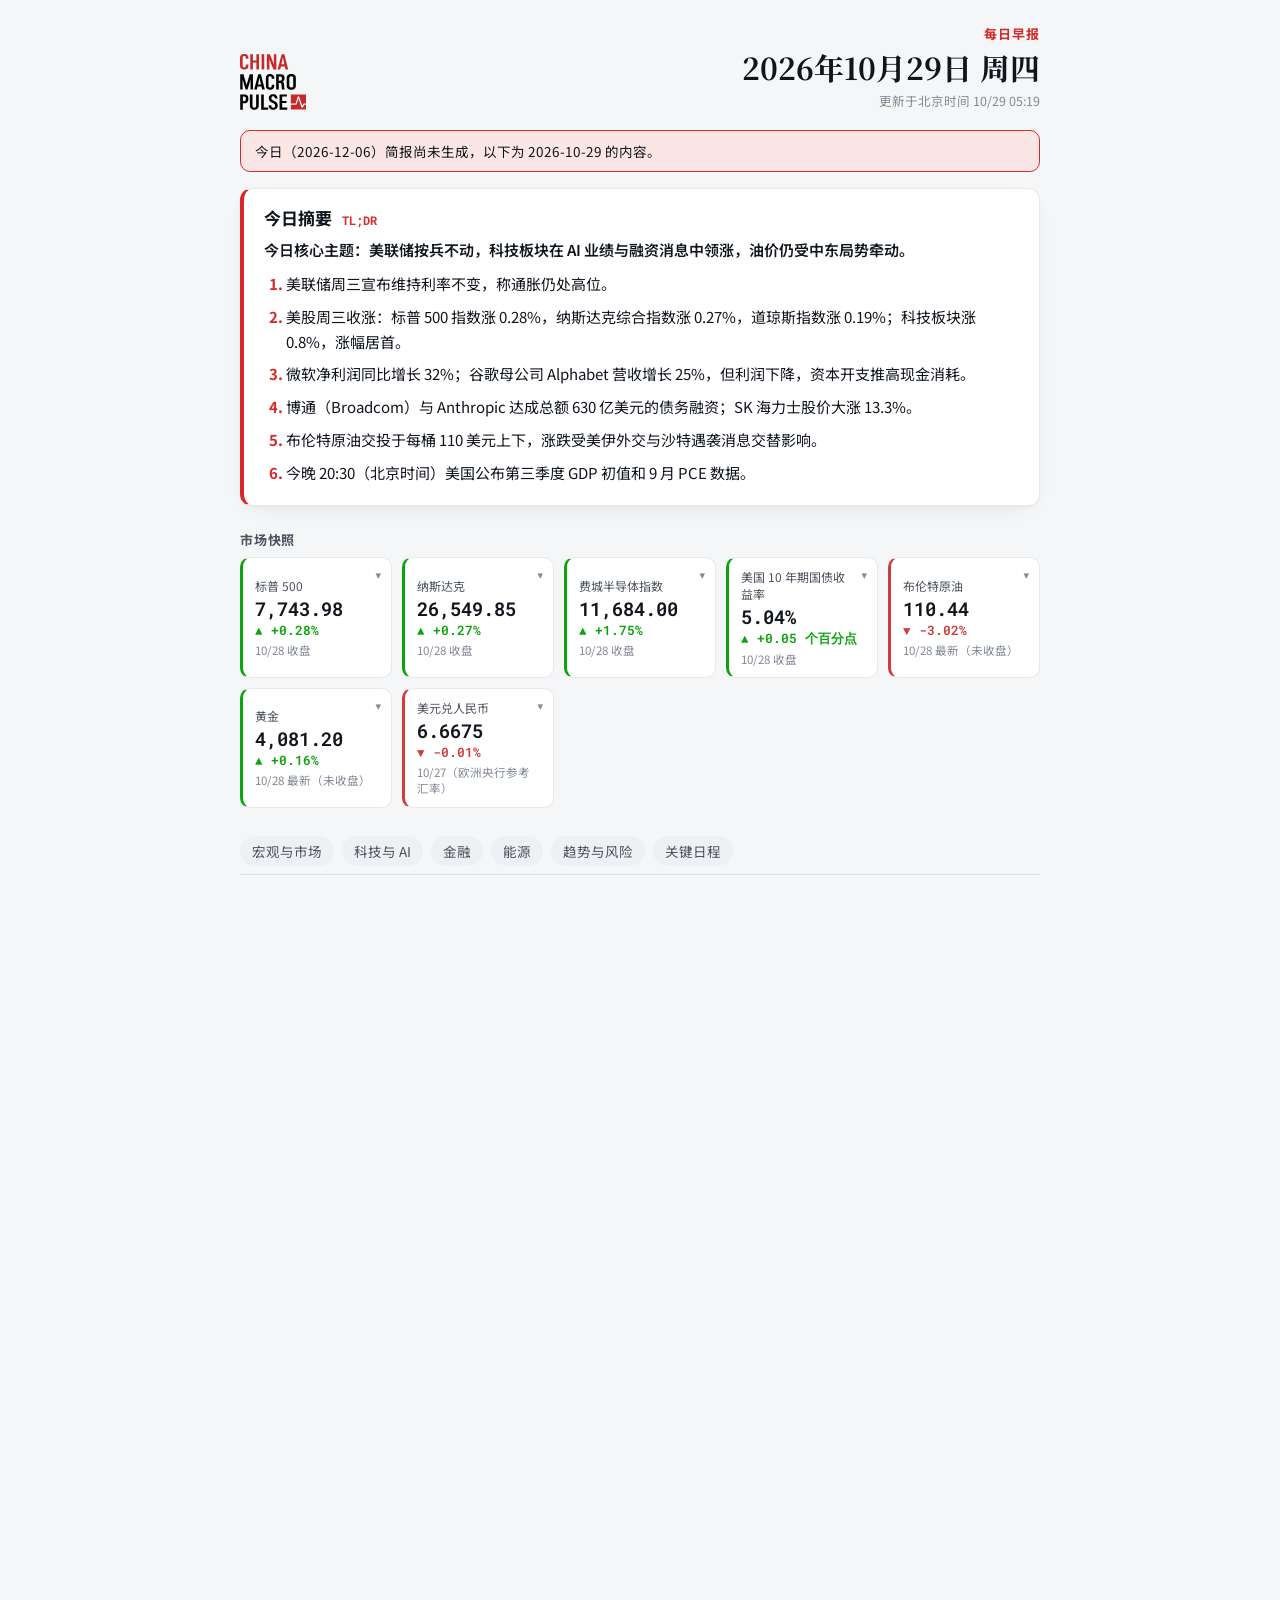
==== commit fb1181ec: "Brief: hot-sector sections, example-style layout, chart label fixes Sections are now macro and marke" ====
--- a/brief/index.html
+++ b/brief/index.html
@@ -36,6 +36,7 @@
 
   <section class="tldr" aria-labelledby="tldr-h">
     <h2 id="tldr-h">今日摘要 <span class="tldr-en">TL;DR</span></h2>
+    <p id="theme" class="theme"></p>
     <ol id="tldr-list"></ol>
   </section>
 
@@ -46,6 +47,21 @@
 
   <nav id="toc" class="toc" aria-label="目录"></nav>
   <main id="sections"></main>
+
+  <section id="trends" class="bsec" hidden>
+    <h2>长期趋势与风险</h2>
+    <ul id="trends-list" class="plain-list"></ul>
+  </section>
+
+  <section id="calendar" class="bsec" hidden>
+    <h2>关键日程</h2>
+    <div class="table-wrap">
+      <table class="cal">
+        <thead><tr><th>时间（北京时间）</th><th>事件</th><th>关注点</th></tr></thead>
+        <tbody id="calendar-body"></tbody>
+      </table>
+    </div>
+  </section>
 
   <section class="sources" aria-labelledby="src-h">
     <h2 id="src-h">信息来源</h2>
--- a/brief/brief.css
+++ b/brief/brief.css
@@ -77,3 +77,12 @@
   .toc { overflow-x: auto; flex-wrap: nowrap; }
   .toc a { white-space: nowrap; }
 }
+
+.theme { margin: 0 0 10px; font-weight: 600; font-size: 15px; line-height: 1.6; }
+.plain-list { margin: 0; padding-left: 20px; }
+.plain-list li { margin: 0 0 7px; line-height: 1.7; font-size: 15px; }
+.table-wrap { overflow-x: auto; }
+.cal { width: 100%; border-collapse: collapse; font-size: 14px; }
+.cal th { text-align: left; font-size: 12.5px; color: var(--text-secondary); border-bottom: 2px solid var(--border-strong); padding: 6px 10px; }
+.cal td { padding: 8px 10px; border-bottom: 1px solid var(--border); vertical-align: top; line-height: 1.55; }
+.cal td:first-child { white-space: nowrap; font-family: "Roboto Mono", "Noto Sans SC", monospace; font-size: 13px; }
